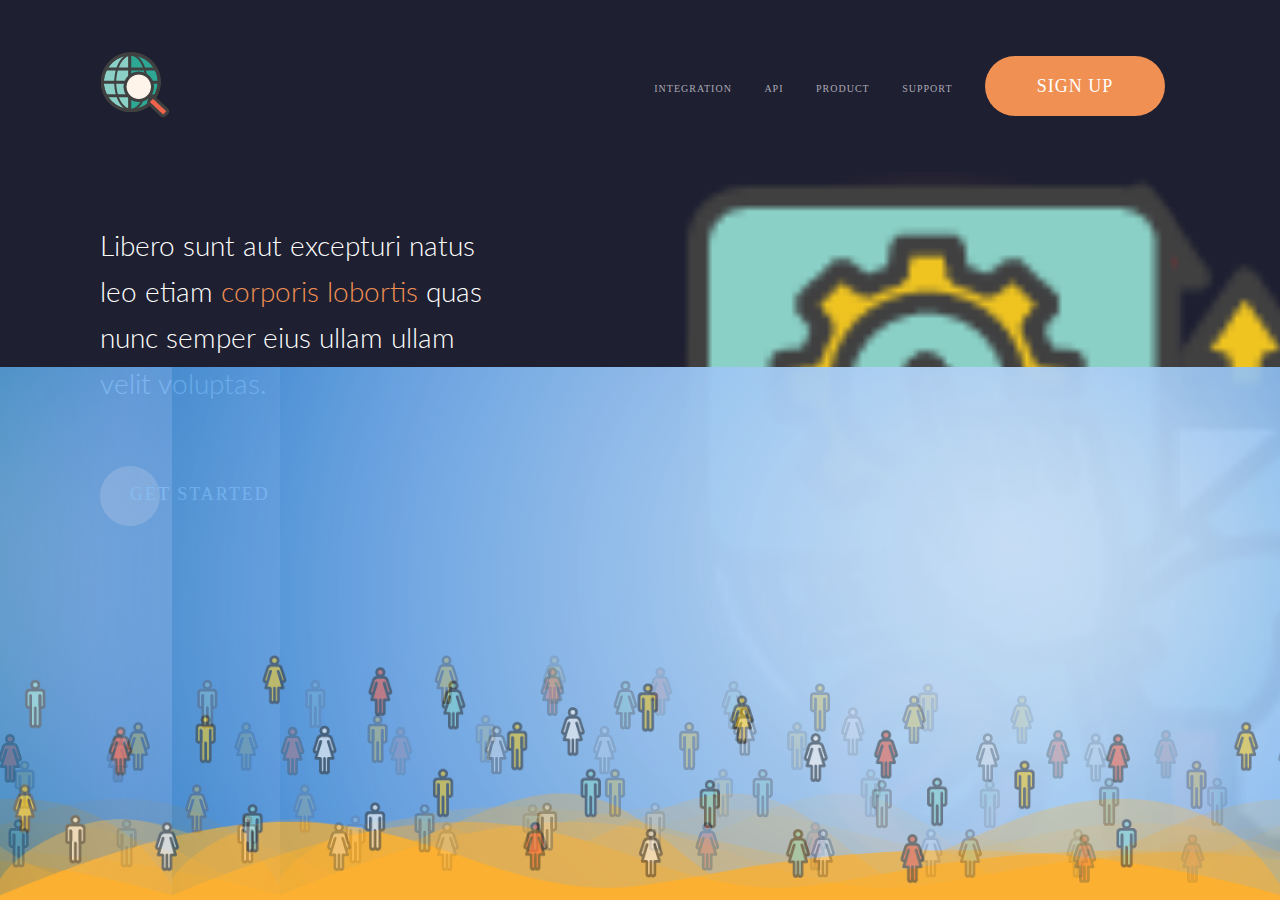
==== landing-page.html @ b33b8df9 "added basics elements" ====
<!DOCTYPE html>
<html lang="en">
<head>
  <meta charset="UTF-8">
  <meta http-equiv="X-UA-Compatible" content="IE=edge">
  <meta name="viewport" content="width=device-width, initial-scale=1.0">
  <link rel="stylesheet" href="./assets/base/reset.css">
  <link rel="stylesheet" href="./assets/base/style.css">
  <link rel="stylesheet" href="./assets/components/landing-page.css">
  <link rel="preconnect" href="https://fonts.googleapis.com">
  <link rel="preconnect" href="https://fonts.gstatic.com" crossorigin>
  <link href="https://fonts.googleapis.com/css2?family=Lato:wght@300&family=Roboto:wght@100;300;400;500;700;900&display=swap" rel="stylesheet">
  
  <!-- teste -->
  <style>
    *{
        margin: 0;
        outline: none;
        box-sizing: border-box;
    }        
    body{
        font-family: Space Grotesk;
        background-color: #1E1F31;
        overflow-x: hidden;
    }
   
    .wrapper{
        position: relative;
        height: 100vh;
        overflow: hidden;
    }
    header{
        padding: 50px 100px;
        display: flex;
        align-items: center;
        justify-content: space-between;
    }
    header ul li{
        list-style: none;
        display: inline-block;
        margin: 0 15px;
    }
    header ul li a{
        color: #aba9b4;
        text-transform: uppercase;
        text-decoration: none;
        letter-spacing: 1px;
        transition: all ease 0.5s;
    }
    header ul li a:hover{
        color: #f09053;
    }
    header ul li a.btn{
        display: inline-block;
        width: 180px;
        height: 60px;
        line-height: 60px;
        background-color: #f09053;
        color: #fff;
        text-align: center;
        font-size: 18px;
        border-radius: 50px;
        transition: all ease 0.5s;
    }
    header ul li a.btn:hover{
        background-color: #615c59;
    }

    .content{
        display: flex;
        flex-wrap: wrap;
        justify-content: space-between;
        padding: 50px 100px 0;
    }
    .text{
        width: 50%;
        padding-right: 150px;
    }
    .text p{
        font-size: 28px;
        line-height: 46px;
        color: #fff;
    }
    .text p span{
        color: #f09053;
    }
    .text a{
        position: relative;
        display: inline-block;
        font-size: 18px;
        text-transform: uppercase;
        color: #fff;
        text-decoration: none;
        padding: 18px 30px;
        letter-spacing: 2px;
        font-weight: 500;
        margin-top: 60px;
    }
    .text a:before{
        content: '';
        position: absolute;
        top: 0;
        left: 0;
        width: 60px;
        height: 60px;
        border-radius: 50px;
        background-color: #f09053;
        z-index: -1;
        transition: all ease 0.5s;
    }
    .text a:hover:before{
        width: 100%;
    }

    .img{
        position: relative;
        width: 500px;
        height: 500px;
        background: radial-gradient(520px, #f08f538c, transparent 50%);
        margin-top: -50px;
    }
    .email-icon{
        position: absolute;
        top: 50%;
        left: 50%;
        transform: translate(-50%, -50%);
    }
    .social-icons{
        height: 100%;
        animation: rotation 60s linear infinite;
    }
    @keyframes rotation {
        100%{
            transform: rotate(360deg);
        }
    }
    .social-icons img{
        position: absolute;
    }
    .social-icons img:nth-child(1){
        top: 0;
        left: 42%;
    }
    .social-icons img:nth-child(2){
        top: 25%;
        right: 0;
    }
    .social-icons img:nth-child(3){
        top: 70%;
        left: 70%;
    }
    .social-icons img:nth-child(4){
        top: 25%;
        left: 0;
    }
    .social-icons img:nth-child(5){
        top: 70%;
        left: 10%;
    }


    .wave{
        position: absolute;
        bottom: 0;
        left: 0;
        width: 100%;
        line-height: 0;
    }
    .wave:before{
        content: '';
        position: absolute;
        bottom: 0;
        left: 0;
        width: 100%;
        height: 100%;
        background: url(Images/banner-module12.svg) repeat-x;
        background-size: cover;
        background-position: -1000px 0;
        opacity: .2;
        animation: waveOne 60s linear infinite; 
    }
    @keyframes waveOne {
        50%{
            background-position: 0 0;
        }
    }
    .wave:after{
        content: '';
        position: absolute;
        bottom: 0;
        left: 0;
        width: 100%;
        height: 100%;
        background: url(Images/banner-module12.svg) repeat-x;
        background-size: cover;
        background-position: 2732px 0;
        opacity: .3;
        animation: waveOne 120s linear infinite; 
    }


    /*SUBMENU*/
    ul ul{
        max-width: 250px;
        position: absolute;
        padding: 10px 0;
        opacity: 0;
        z-index: -9999;
        transition: all ease 0.5s;
    }
    ul li:hover ul{
        opacity: 1;
        z-index: 9;
        padding: 30px 0;
    }
    ul ul li{
        margin: 0;
        width: 100%;
    }
    ul ul li a{
        width: 100%;
        display: inline-block;
        padding: 20px;
        background-color: #383a58;
        color: #fff;
    }
    ul ul li:first-child a{
        border-top-left-radius: 10px;
        border-top-right-radius: 10px;
    }
    ul ul li:last-child a{
        border-bottom-left-radius: 10px;
        border-bottom-right-radius: 10px;
    }
    ul ul li a:hover{
        background-color: #f09053;
        color: #fff;
    }
</style>

  <title>Landing Page</title>

<!-- teste -->

<div class="wrapper">
  <header>
      <div class="logo">
          <img src="./Images/8.png" alt="">
      </div>
      <nav>
          <ul>
              <li><a href="#">Integration</a>
                  <ul>
                      <li><a href="#">Java</a></li>
                      <li><a href="#">PHP</a></li>
                      <li><a href="#">Ruby</a></li>
                      <li><a href="#">Python</a></li>
                  </ul>
              </li>
              <li><a href="#">API</a></li>
              <li><a href="#">Product</a></li>
              <li><a href="#">Support</a></li>
              <li><a class="btn" href="#">Sign Up</a></li>
          </ul>
      </nav>
  </header>

  <div class="content">
      <div class="text">
          <p>Libero sunt aut excepturi natus leo etiam <span>corporis lobortis</span> quas nunc semper eius ullam ullam velit voluptas.</p>
          <a href="#" class="btn">Get Started</a>
      </div>
      <div class="img">
          <div class="social-icons">
              <img src="./Images/1.png" alt="">
              <img src="./Images/2.png" alt="">
              <img src="./Images/3.png" alt="">
              <img src="./Images/4.png" alt="">
              <img src="./Images/5.png" alt="">
          </div>
          <img class="email-icon" src="./Images/7.png" alt="">
      </div>
  </div>

<div class="wave">
  <img src="./Images/landing-page-banner.png" alt="">
</div>

</div>


<!-- </head>
<body>
  <header>
    <div class="landing-page-banner">
      
    </div>
  </header>
  <section>
    <div class="landing-page-text-container">
      <div class="landing-page-text">
        <p>Lorem ipsum dolor sit, amet consectetur adipisicing elit. Distinctio nisi aliquam a modi eaque molestias illum at corporis nulla mollitia ea totam quibusdam tempora praesentium, veniam, tempore quas nam natus!</p>
        <br>
        <p>Lorem ipsum dolor sit amet, consectetur adipisicing elit. Quasi cumque nisi et, suscipit totam earum tempora id. Officia architecto repellat, sit accusantium nulla placeat odio odit. Aperiam ratione quos inventore.</p>
        <br>
        <p>Lorem ipsum dolor sit amet consectetur adipisicing elit. Blanditiis velit perferendis corrupti minus deleniti error sit? Delectus id, perferendis incidunt, saepe amet officiis, voluptatem asperiores harum dolorum quibusdam quo minima.</p>
      </div>
    </div>
  </section>
  <section>
    <div class="landing-page-form-container">
      <div id="form" class="form-container">
        <iframe src="https://www.cognitoforms.com/f/Z3QQxPUTc0atxtg_N-JPVg/1" style="border:0;width:100%;" height="521"></iframe>
        <script src="https://www.cognitoforms.com/f/iframe.js"></script>
      </div>
    </div> -->
  </section>
</body>
</html>
---- assets/base/style.css ----
@import url(_variables.css);

html {
  font-size: 62.5%;
}

* {
  box-sizing: border-box;
}

body {
  height: 100vh;
  font-family: var(--familia);
  color: var(--azul);
}

p {
  font-family: var(--familia-texto);
  font-size: var(--tamanho-corpo);
  line-height: 1.2;
  font-weight: 300;
}

img {
  width: 100%;
}

.header-container {
  display: flex;
  flex-direction: column;
  margin-bottom: 2rem;
  background-color: var(--amarelo);
}

.nav-container {
  display: flex;
  flex-flow: column;
  flex-direction: column;
  margin-bottom: 2rem;
}

.link-botao {
  text-decoration: none;
  font-size: var(--tamanho-botao);
  background-color: var(--amarelo);
  color: var(--branco);
  margin: 1rem auto;
  padding: 1rem 0;
  min-width: 200px;
  text-align: center;
}

.article-container {
  margin: 1rem 10%;
}

.title-container {
  margin: 3rem 0;
}

.title {
  color: var(--amarelo);
  font-size: var(--tamanho-titulo);
  text-align: center;
  margin: 3rem 0;
}

.subtitle {
  font-size: var(--tamanho-subtitulo);
  margin-bottom: 1.5rem;
}

.text-container {
  margin-bottom: 3rem;
}

.card {
  border: 15px solid var(--amarelo-claro);
  margin: 2rem 0;
}

.card-content {
  display: flex;
  flex-direction: column;
  align-items: center;
  padding: 1rem 3rem 3rem 3rem;
}

.logo {
  max-width: 77px;
  max-height: 77px;
}

.form-container {
  margin: 2rem 20%;
}

.footer-text {
  font-size: var(--tamanho-footer);
}

.footer-container {
  display: flex;
  flex-direction: column;
  justify-content: center;
  margin: 1rem auto;
  color: var(--branco);
  background-color: var(--azul);
  padding: 6rem 0;
  text-align: center;
}

@media (min-width: 768px) {
  .nav-container {
    display: flex;
    flex-flow: wrap;
    flex-direction: row;
    justify-content: space-around;
    margin-bottom: 2rem;
  }

  .article-container {
    margin: 1rem 1.5rem;
  }

  .text-container {
    margin: 3rem 10%;
  }
  .card {
    border: 15px solid var(--amarelo-claro);
    margin: 1rem 0;
    min-height: 650px;
    max-width: 360px;
  }
  .cards-container {
    display: flex;
    flex-wrap: wrap;
    justify-content: space-around;
  }
  .form-container {
    margin: 2rem 20%;
    max-width: 400px;
    margin: 0 auto;
  }
  .nav-container {
    margin: 0 auto;
    max-width: 700px;
  }

  .text-container {
    margin: 0 auto;
    max-width: 700px;
  }

  .cards-container {
    display: flex;
    flex-wrap: wrap;
    justify-content:space-evenly;
    max-width: 1200px;
    margin: 0 auto;;
  }
}

@media (min-width: 769px) {
  p {
    font-size: var(--tamanho-desktop);
  }
  header, section {
    margin: 0 auto;
    max-width: 1400px;
  }

  .nav-container {
    margin: 0 auto;
    max-width: 1000px;
  }

  .text-container {
    margin: 4rem auto;
    max-width: 800px;
  }

  .cards-container {
    display: flex;
    flex-wrap: wrap;
    justify-content:space-evenly;
    max-width: 1200px;
    margin: 0 auto;;
  }

  .form-container {
    margin: 2rem 20%;
    max-width: 500px;
    margin: 0 auto;
  }
  .card {
    min-height: 800px;
  }
}
---- assets/components/landing-page.css ----
.landing-page-banner {
  min-height: 60vh;
  min-width: 100vw;
  background-color: var(--amarelo);
  background-image: url("/Images/landing-page-banner.png");
  background-repeat: no-repeat;
}

.landing-page-text-container {
  min-height: 50rem;
  background-color: var(--amarelo);
  padding: 2rem 0;
}

.landing-page-text {
  background-color: var(--branco);
  margin: 0 25%;
  padding: 3rem;
}

.landing-page-form-container {
  
  background-color: var(--amarelo);
}
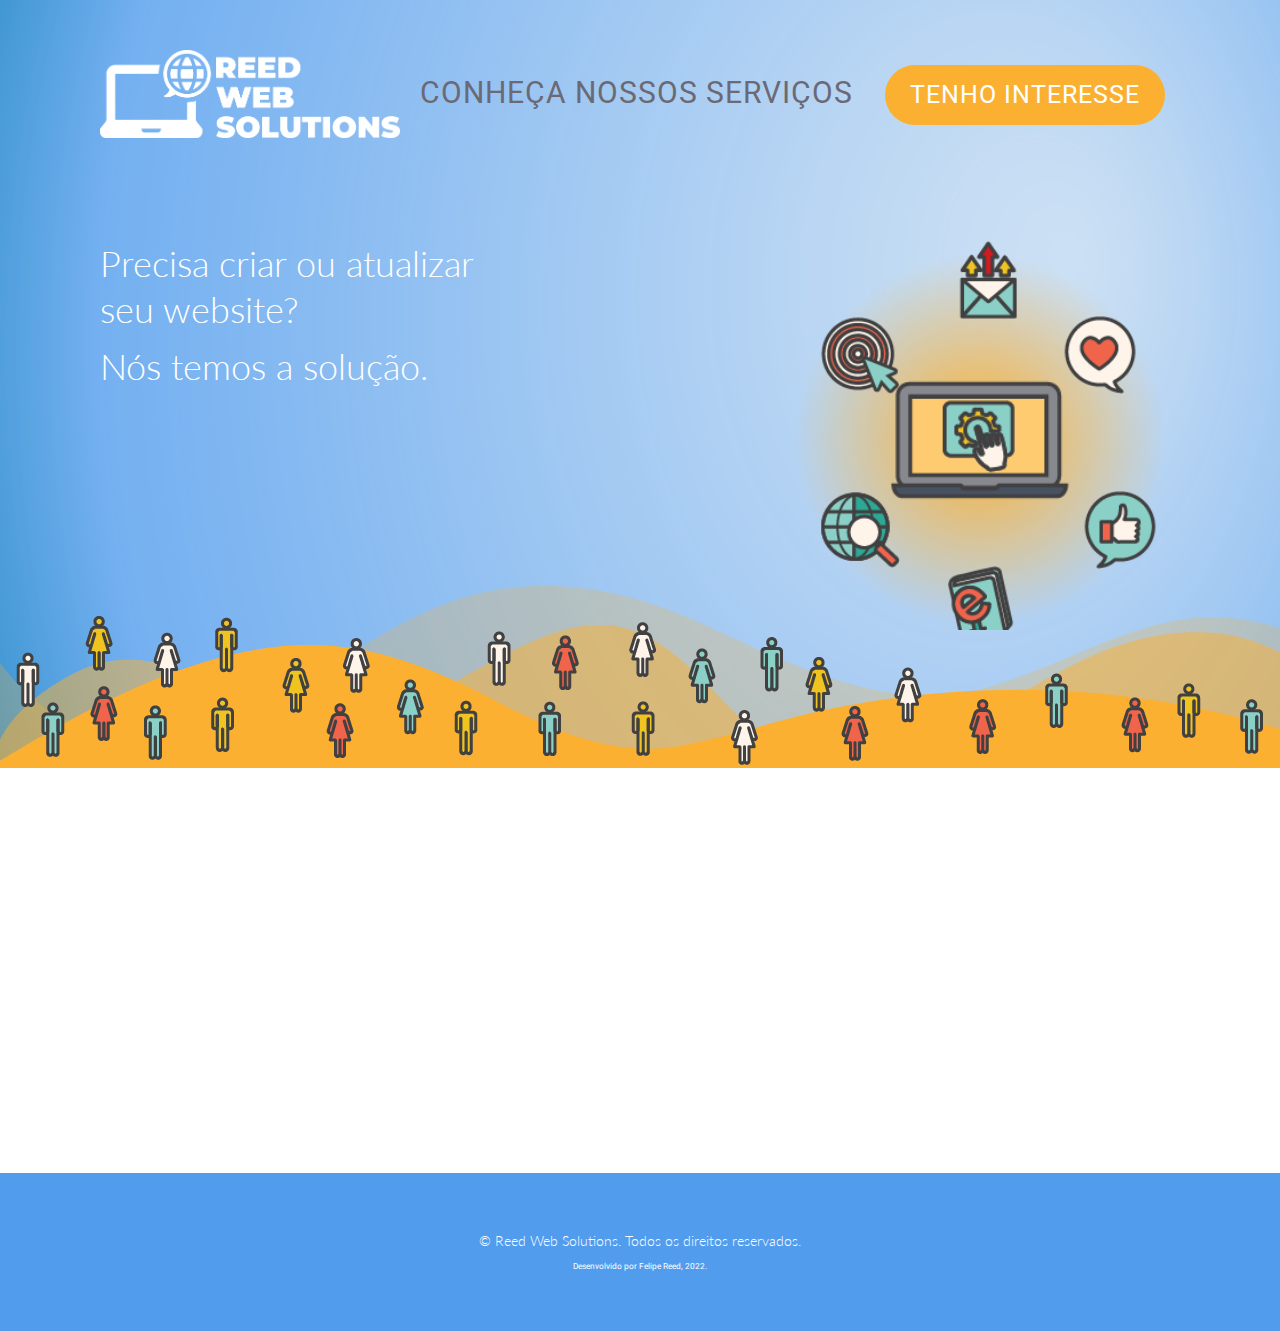
==== commit 4523658a: "style adjustments" ====
--- a/landing-page.html
+++ b/landing-page.html
@@ -1,319 +1,63 @@
 <!DOCTYPE html>
-<html lang="en">
-<head>
-  <meta charset="UTF-8">
-  <meta http-equiv="X-UA-Compatible" content="IE=edge">
-  <meta name="viewport" content="width=device-width, initial-scale=1.0">
-  <link rel="stylesheet" href="./assets/base/reset.css">
-  <link rel="stylesheet" href="./assets/base/style.css">
-  <link rel="stylesheet" href="./assets/components/landing-page.css">
-  <link rel="preconnect" href="https://fonts.googleapis.com">
-  <link rel="preconnect" href="https://fonts.gstatic.com" crossorigin>
-  <link href="https://fonts.googleapis.com/css2?family=Lato:wght@300&family=Roboto:wght@100;300;400;500;700;900&display=swap" rel="stylesheet">
-  
-  <!-- teste -->
-  <style>
-    *{
-        margin: 0;
-        outline: none;
-        box-sizing: border-box;
-    }        
-    body{
-        font-family: Space Grotesk;
-        background-color: #1E1F31;
-        overflow-x: hidden;
-    }
-   
-    .wrapper{
-        position: relative;
-        height: 100vh;
-        overflow: hidden;
-    }
-    header{
-        padding: 50px 100px;
-        display: flex;
-        align-items: center;
-        justify-content: space-between;
-    }
-    header ul li{
-        list-style: none;
-        display: inline-block;
-        margin: 0 15px;
-    }
-    header ul li a{
-        color: #aba9b4;
-        text-transform: uppercase;
-        text-decoration: none;
-        letter-spacing: 1px;
-        transition: all ease 0.5s;
-    }
-    header ul li a:hover{
-        color: #f09053;
-    }
-    header ul li a.btn{
-        display: inline-block;
-        width: 180px;
-        height: 60px;
-        line-height: 60px;
-        background-color: #f09053;
-        color: #fff;
-        text-align: center;
-        font-size: 18px;
-        border-radius: 50px;
-        transition: all ease 0.5s;
-    }
-    header ul li a.btn:hover{
-        background-color: #615c59;
-    }
-
-    .content{
-        display: flex;
-        flex-wrap: wrap;
-        justify-content: space-between;
-        padding: 50px 100px 0;
-    }
-    .text{
-        width: 50%;
-        padding-right: 150px;
-    }
-    .text p{
-        font-size: 28px;
-        line-height: 46px;
-        color: #fff;
-    }
-    .text p span{
-        color: #f09053;
-    }
-    .text a{
-        position: relative;
-        display: inline-block;
-        font-size: 18px;
-        text-transform: uppercase;
-        color: #fff;
-        text-decoration: none;
-        padding: 18px 30px;
-        letter-spacing: 2px;
-        font-weight: 500;
-        margin-top: 60px;
-    }
-    .text a:before{
-        content: '';
-        position: absolute;
-        top: 0;
-        left: 0;
-        width: 60px;
-        height: 60px;
-        border-radius: 50px;
-        background-color: #f09053;
-        z-index: -1;
-        transition: all ease 0.5s;
-    }
-    .text a:hover:before{
-        width: 100%;
-    }
-
-    .img{
-        position: relative;
-        width: 500px;
-        height: 500px;
-        background: radial-gradient(520px, #f08f538c, transparent 50%);
-        margin-top: -50px;
-    }
-    .email-icon{
-        position: absolute;
-        top: 50%;
-        left: 50%;
-        transform: translate(-50%, -50%);
-    }
-    .social-icons{
-        height: 100%;
-        animation: rotation 60s linear infinite;
-    }
-    @keyframes rotation {
-        100%{
-            transform: rotate(360deg);
-        }
-    }
-    .social-icons img{
-        position: absolute;
-    }
-    .social-icons img:nth-child(1){
-        top: 0;
-        left: 42%;
-    }
-    .social-icons img:nth-child(2){
-        top: 25%;
-        right: 0;
-    }
-    .social-icons img:nth-child(3){
-        top: 70%;
-        left: 70%;
-    }
-    .social-icons img:nth-child(4){
-        top: 25%;
-        left: 0;
-    }
-    .social-icons img:nth-child(5){
-        top: 70%;
-        left: 10%;
-    }
-
-
-    .wave{
-        position: absolute;
-        bottom: 0;
-        left: 0;
-        width: 100%;
-        line-height: 0;
-    }
-    .wave:before{
-        content: '';
-        position: absolute;
-        bottom: 0;
-        left: 0;
-        width: 100%;
-        height: 100%;
-        background: url(Images/banner-module12.svg) repeat-x;
-        background-size: cover;
-        background-position: -1000px 0;
-        opacity: .2;
-        animation: waveOne 60s linear infinite; 
-    }
-    @keyframes waveOne {
-        50%{
-            background-position: 0 0;
-        }
-    }
-    .wave:after{
-        content: '';
-        position: absolute;
-        bottom: 0;
-        left: 0;
-        width: 100%;
-        height: 100%;
-        background: url(Images/banner-module12.svg) repeat-x;
-        background-size: cover;
-        background-position: 2732px 0;
-        opacity: .3;
-        animation: waveOne 120s linear infinite; 
-    }
-
-
-    /*SUBMENU*/
-    ul ul{
-        max-width: 250px;
-        position: absolute;
-        padding: 10px 0;
-        opacity: 0;
-        z-index: -9999;
-        transition: all ease 0.5s;
-    }
-    ul li:hover ul{
-        opacity: 1;
-        z-index: 9;
-        padding: 30px 0;
-    }
-    ul ul li{
-        margin: 0;
-        width: 100%;
-    }
-    ul ul li a{
-        width: 100%;
-        display: inline-block;
-        padding: 20px;
-        background-color: #383a58;
-        color: #fff;
-    }
-    ul ul li:first-child a{
-        border-top-left-radius: 10px;
-        border-top-right-radius: 10px;
-    }
-    ul ul li:last-child a{
-        border-bottom-left-radius: 10px;
-        border-bottom-right-radius: 10px;
-    }
-    ul ul li a:hover{
-        background-color: #f09053;
-        color: #fff;
-    }
-</style>
-
-  <title>Landing Page</title>
-
-<!-- teste -->
-
-<div class="wrapper">
-  <header>
-      <div class="logo">
-          <img src="./Images/8.png" alt="">
-      </div>
-      <nav>
+<html lang="pt-br">
+  <head>
+    <meta charset="UTF-8">
+    <meta http-equiv="X-UA-Compatible" content="IE=edge">
+    <meta name="viewport" content="width=device-width, initial-scale=1.0">
+    <link rel="stylesheet" href="./assets/base/reset.css">
+    <link rel="stylesheet" href="./assets/base/style.css">
+    <link rel="stylesheet" href="./assets/components/landing-page.css">
+    <link rel="preconnect" href="https://fonts.googleapis.com">
+    <link rel="preconnect" href="https://fonts.gstatic.com" crossorigin>
+    <link href="https://fonts.googleapis.com/css2?family=Lato:wght@300&family=Roboto:wght@100;300;400;500;700;900&display=swap" rel="stylesheet">
+    <title>Landing Page</title>
+  </head>
+  <body>
+    <div class="wrapper">
+      <header>
+        <div class="landing-logo">
+          <img class="landing-page-logo" src="./Images/landing-page-images/reed-logo.png" alt="Reed Logo">
+        </div>
+        <nav>
           <ul>
-              <li><a href="#">Integration</a>
-                  <ul>
-                      <li><a href="#">Java</a></li>
-                      <li><a href="#">PHP</a></li>
-                      <li><a href="#">Ruby</a></li>
-                      <li><a href="#">Python</a></li>
-                  </ul>
-              </li>
-              <li><a href="#">API</a></li>
-              <li><a href="#">Product</a></li>
-              <li><a href="#">Support</a></li>
-              <li><a class="btn" href="#">Sign Up</a></li>
+            <li><a href="./index.html">Conheça Nossos Serviços</a></li>
+            <li><a class="btn" href="#form">Tenho interesse</a></li>
           </ul>
-      </nav>
-  </header>
-
-  <div class="content">
-      <div class="text">
-          <p>Libero sunt aut excepturi natus leo etiam <span>corporis lobortis</span> quas nunc semper eius ullam ullam velit voluptas.</p>
-          <a href="#" class="btn">Get Started</a>
-      </div>
-      <div class="img">
+        </nav>
+      </header>
+      <div class="content">
+        <div class="text">
+          <p>Precisa criar ou atualizar seu website?</p>
+          <br>
+          <p>Nós temos a solução.</p>
+        </div>
+        <div class="img">
           <div class="social-icons">
-              <img src="./Images/1.png" alt="">
-              <img src="./Images/2.png" alt="">
-              <img src="./Images/3.png" alt="">
-              <img src="./Images/4.png" alt="">
-              <img src="./Images/5.png" alt="">
+            <img src="./Images/landing-page-images/1.png" alt="">
+            <img src="./Images/landing-page-images/2.png" alt="">
+            <img src="./Images/landing-page-images/3.png" alt="">
+            <img src="./Images/landing-page-images/4.png" alt="">
+            <img src="./Images/landing-page-images/5.png" alt="">
+            <img src="./Images/landing-page-images/8.png" alt="">
           </div>
-          <img class="email-icon" src="./Images/7.png" alt="">
-      </div>
-  </div>
-
-<div class="wave">
-  <img src="./Images/landing-page-banner.png" alt="">
-</div>
-
-</div>
-
-
-<!-- </head>
-<body>
-  <header>
-    <div class="landing-page-banner">
-      
-    </div>
-  </header>
-  <section>
-    <div class="landing-page-text-container">
-      <div class="landing-page-text">
-        <p>Lorem ipsum dolor sit, amet consectetur adipisicing elit. Distinctio nisi aliquam a modi eaque molestias illum at corporis nulla mollitia ea totam quibusdam tempora praesentium, veniam, tempore quas nam natus!</p>
-        <br>
-        <p>Lorem ipsum dolor sit amet, consectetur adipisicing elit. Quasi cumque nisi et, suscipit totam earum tempora id. Officia architecto repellat, sit accusantium nulla placeat odio odit. Aperiam ratione quos inventore.</p>
-        <br>
-        <p>Lorem ipsum dolor sit amet consectetur adipisicing elit. Blanditiis velit perferendis corrupti minus deleniti error sit? Delectus id, perferendis incidunt, saepe amet officiis, voluptatem asperiores harum dolorum quibusdam quo minima.</p>
+          <img class="email-icon" src="./Images/landing-page-images/tela.png" alt="">
+        </div>
       </div>
     </div>
-  </section>
-  <section>
-    <div class="landing-page-form-container">
-      <div id="form" class="form-container">
-        <iframe src="https://www.cognitoforms.com/f/Z3QQxPUTc0atxtg_N-JPVg/1" style="border:0;width:100%;" height="521"></iframe>
-        <script src="https://www.cognitoforms.com/f/iframe.js"></script>
+  </article>
+  <div class="article-container">
+    <div id="form" class="form-container">
+      <iframe src="https://www.cognitoforms.com/f/Z3QQxPUTc0atxtg_N-JPVg/1" style="border:0;width:100%;" height="521"></iframe>
+      <script src="https://www.cognitoforms.com/f/iframe.js"></script>
+    </div>
+  </div>
+  <article>
+    <footer>
+      <div class="footer-container">
+        <p class="footer-text">&copy Reed Web Solutions. Todos os direitos reservados.</p>
+        <br>
+        <small>Desenvolvido por Felipe Reed, 2022.</small>
       </div>
-    </div> -->
-  </section>
-</body>
+    </footer>
+  </body>
 </html>--- a/assets/components/landing-page.css
+++ b/assets/components/landing-page.css
@@ -1,24 +1,156 @@
-.landing-page-banner {
-  min-height: 60vh;
-  min-width: 100vw;
-  background-color: var(--amarelo);
-  background-image: url("/Images/landing-page-banner.png");
+*{
+  margin: 0;
+  outline: none;
+  box-sizing: border-box;
+}        
+body{
+  font-family: 'Roboto', sans-serif;
+  background-image: url(/Images/landing-page-images/background.png);
   background-repeat: no-repeat;
+  overflow-x: hidden;
 }
 
-.landing-page-text-container {
-  min-height: 50rem;
+.wrapper{
+  position: relative;
+  height: 70vh;
+  overflow: hidden;
+}
+header{
+  padding: 50px 100px;
+  display: flex;
+  align-items: center;
+  justify-content: space-between;
+}
+header ul li{
+  list-style: none;
+  display: inline-block;
+  margin: 0 15px;
+}
+header ul li a{
+  color: var(--cinza);
+  font-size: var(--tamanho-titulo);
+  text-transform: uppercase;
+  text-decoration: none;
+  letter-spacing: 1px;
+  transition: all ease 0.5s;
+}
+header ul li a:hover{
+  color: #FBB031;
+}
+header ul li a.btn{
+  display: inline-block;
+  width: 280px;
+  height: 60px;
+  line-height: 60px;
   background-color: var(--amarelo);
-  padding: 2rem 0;
+  color: var(--branco);
+  text-align: center;
+  font-size: var(--tamanho-botao);
+  border-radius: 50px;
+  transition: all ease 0.5s;
+}
+header ul li a.btn:hover{
+  background-color: #615c59;
 }
 
-.landing-page-text {
-  background-color: var(--branco);
-  margin: 0 25%;
-  padding: 3rem;
+.content{
+  display: flex;
+  flex-wrap: wrap;
+  justify-content: space-between;
+  padding: 50px 100px 0;
+}
+.text{
+  width: 50%;
+  padding-right: 150px;
+}
+.text p{
+  font-size: 36px;
+  line-height: 46px;
+  color: #fff;
+}
+.text p span{
+  color: #f09053;
+}
+.text a{
+  position: relative;
+  display: inline-block;
+  font-size: 18px;
+  text-transform: uppercase;
+  color: #fff;
+  text-decoration: none;
+  padding: 18px 30px;
+  letter-spacing: 2px;
+  font-weight: 500;
+  margin-top: 60px;
+}
+.text a:before{
+  content: '';
+  position: absolute;
+  top: 0;
+  left: 0;
+  width: 60px;
+  height: 60px;
+  border-radius: 50px;
+  background-color: #FBB031;
+  z-index: -1;
+  transition: all ease 0.5s;
+}
+.text a:hover:before{
+  width: 100%;
 }
 
-.landing-page-form-container {
-  
-  background-color: var(--amarelo);
+.img{
+  position: relative;
+  width: 400px;
+  height: 500px;
+  background: radial-gradient(620px, #FBB031, transparent 30%);
+  margin-top: -50px;
+}
+.email-icon{
+  position: absolute;
+  top: 50%;
+  left: 50%;
+  transform: translate(-50%, -50%);
+  max-width: 180px;
+}
+.social-icons{
+  height: 100%;
+  animation: rotation 30s linear infinite;
+}
+@keyframes rotation {
+  100%{
+      transform: rotate(360deg);
+  }
+}
+.social-icons img{
+  position: absolute;
+  max-width: 80px;
+}
+.social-icons img:nth-child(1){
+  top: 10%;
+  left: 42%;
+}
+.social-icons img:nth-child(2){
+  top: 25%;
+  right: 10%;
+}
+.social-icons img:nth-child(3){
+  top: 60%;
+  left: 75%;
+}
+.social-icons img:nth-child(4){
+  top: 25%;
+  right: 70%;
+}
+.social-icons img:nth-child(5){
+  top: 75%;
+  right: 40%;
+}
+.social-icons img:nth-child(6) {
+  top: 60% ;
+  right: 70%;
+}
+
+.landing-page-logo {
+  max-width: 300px;
 }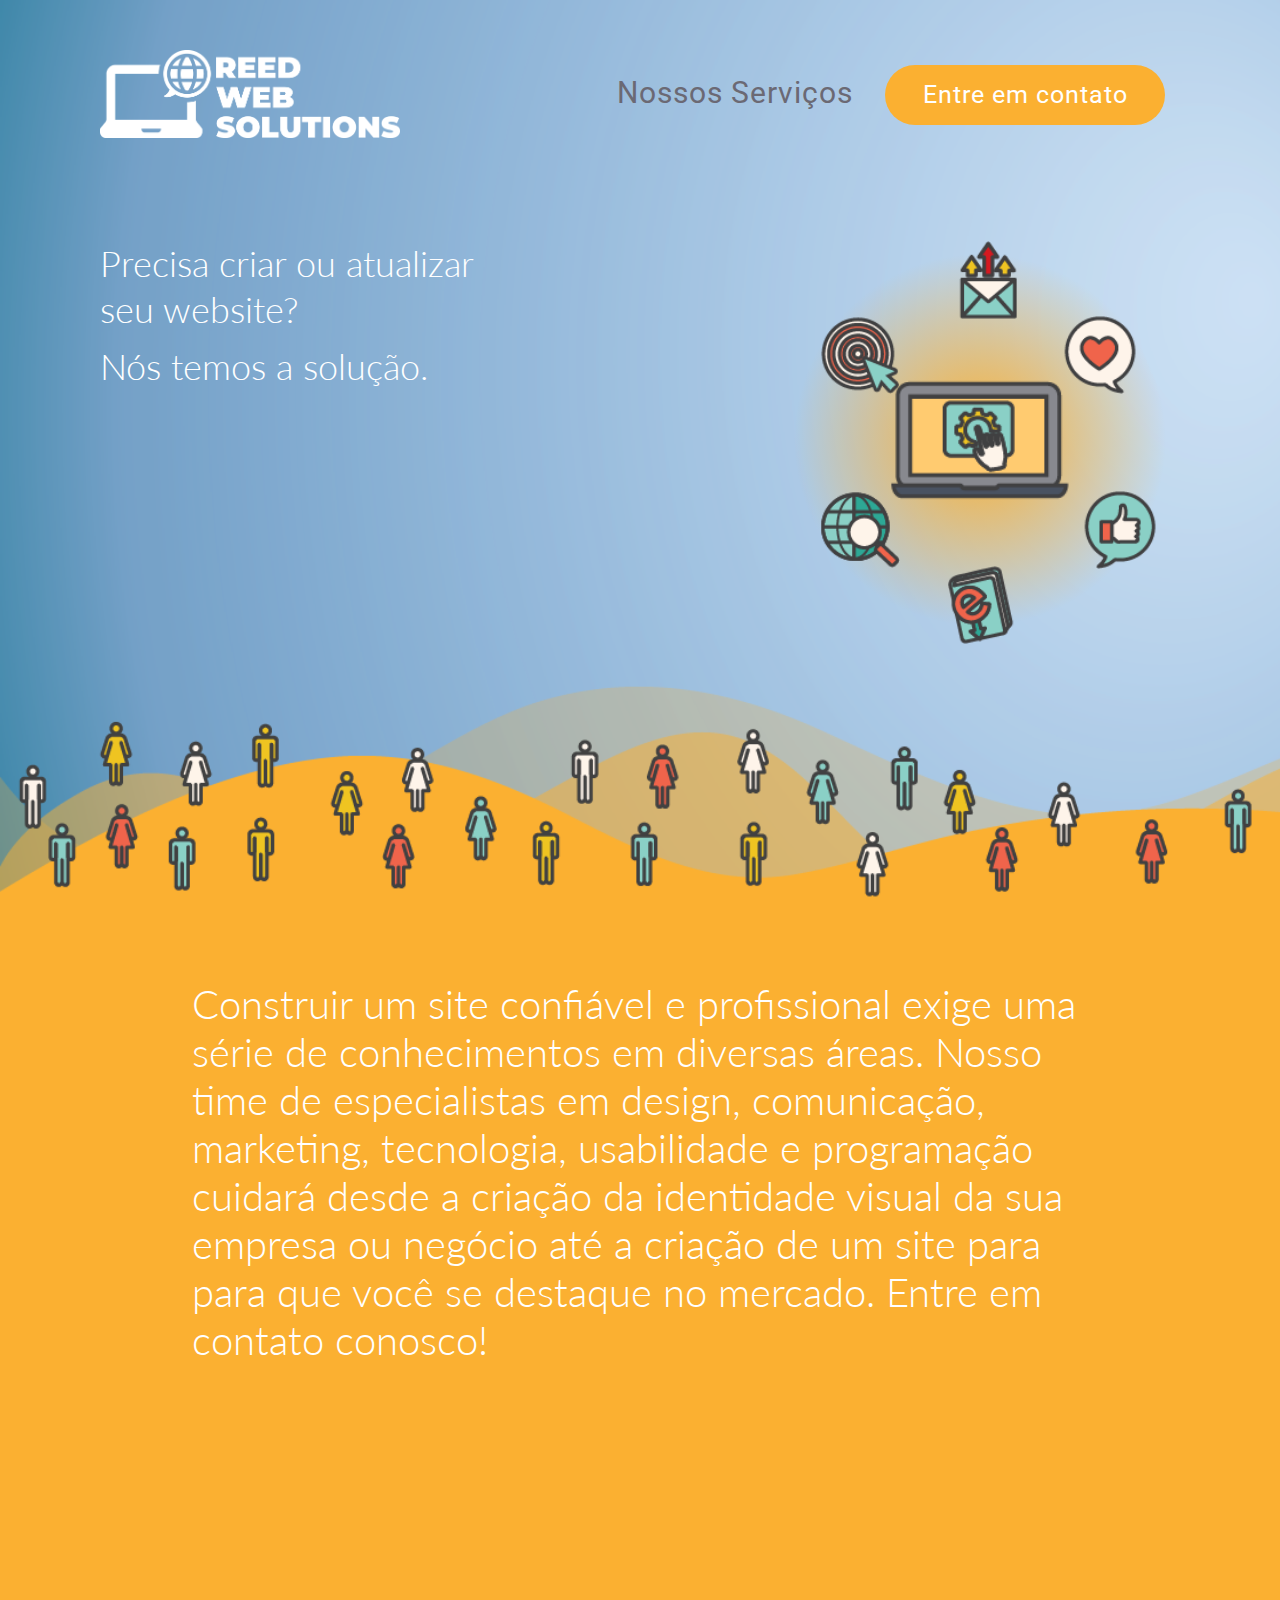
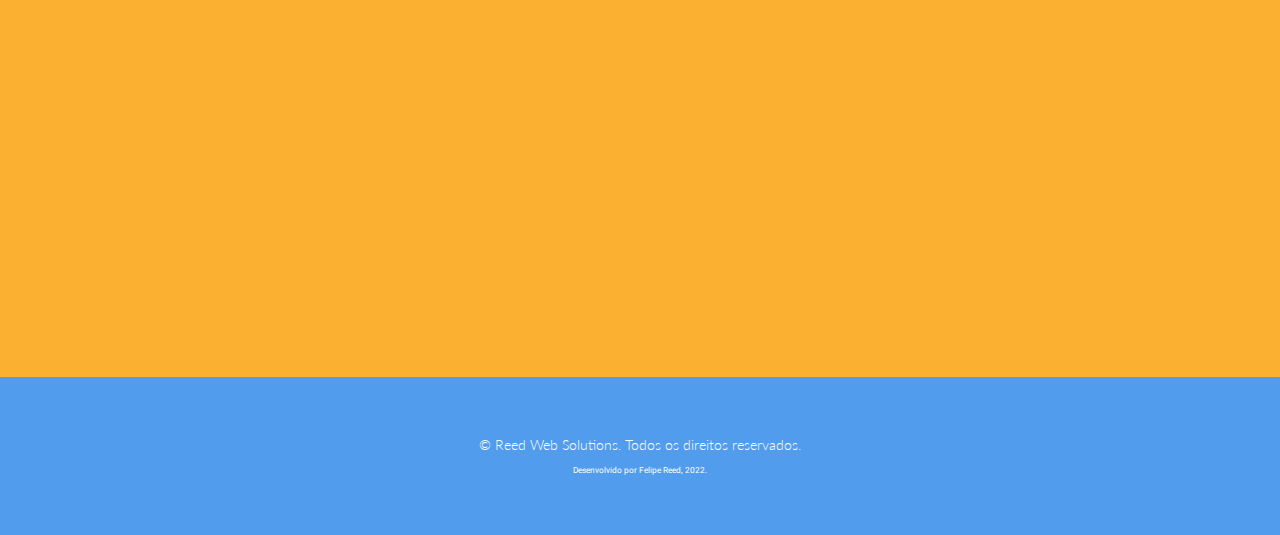
==== commit e466c021: "fixed the style on landing page" ====
--- a/landing-page.html
+++ b/landing-page.html
@@ -12,7 +12,7 @@
     <link href="https://fonts.googleapis.com/css2?family=Lato:wght@300&family=Roboto:wght@100;300;400;500;700;900&display=swap" rel="stylesheet">
     <title>Landing Page</title>
   </head>
-  <body>
+  <body class="landing-page-body">
     <div class="wrapper">
       <header>
         <div class="landing-logo">
@@ -20,8 +20,8 @@
         </div>
         <nav>
           <ul>
-            <li><a href="./index.html">Conheça Nossos Serviços</a></li>
-            <li><a class="btn" href="#form">Tenho interesse</a></li>
+            <li><a href="./index.html">Nossos Serviços</a></li>
+            <li><a class="btn" href="#form">Entre em contato</a></li>
           </ul>
         </nav>
       </header>
@@ -45,6 +45,9 @@
       </div>
     </div>
   </article>
+  <div>
+<p class="landing-page-text">Construir um site confiável e profissional exige uma série de conhecimentos em diversas áreas. Nosso time de especialistas em design, comunicação, marketing, tecnologia, usabilidade e programação cuidará desde a criação da identidade visual da sua empresa ou negócio até a criação de um site para para que você se destaque no mercado. Entre em contato conosco!</p>
+  </div>
   <div class="article-container">
     <div id="form" class="form-container">
       <iframe src="https://www.cognitoforms.com/f/Z3QQxPUTc0atxtg_N-JPVg/1" style="border:0;width:100%;" height="521"></iframe>
--- a/assets/base/style.css
+++ b/assets/base/style.css
@@ -23,6 +23,21 @@
 
 img {
   width: 100%;
+}
+
+a.btn {
+  display: inline-block;
+  text-decoration: none;
+  width: 280px;
+  height: 60px;
+  line-height: 60px;
+  background-color: var(--amarelo);
+  color: var(--branco);
+  text-align: center;
+  font-size: var(--tamanho-botao);
+  border-radius: 50px;
+  transition: all ease 0.5s;
+  box-shadow: ;
 }
 
 .header-container {
--- a/assets/components/landing-page.css
+++ b/assets/components/landing-page.css
@@ -5,15 +5,30 @@
 }        
 body{
   font-family: 'Roboto', sans-serif;
-  background-image: url(/Images/landing-page-images/background.png);
-  background-repeat: no-repeat;
-  overflow-x: hidden;
+}
+
+.landing-page-body {
+  background-color: var(--amarelo);
+}
+
+.landing-page-text {
+  color: var(--branco);
+  font-size: var(--tamanho-destaque);
+  margin: 2em auto;
+  line-height: 1.2;
+  width: 70%;
 }
 
 .wrapper{
   position: relative;
-  height: 70vh;
-  overflow: hidden;
+  height: 100vh;
+  overflow: visible;
+  background-image: url(/Images/landing-page-images/background.png);
+  background-repeat: no-repeat;
+  background-size: cover;
+  background-attachment:initial;
+  
+
 }
 header{
   padding: 50px 100px;
@@ -29,7 +44,6 @@
 header ul li a{
   color: var(--cinza);
   font-size: var(--tamanho-titulo);
-  text-transform: uppercase;
   text-decoration: none;
   letter-spacing: 1px;
   transition: all ease 0.5s;
@@ -37,18 +51,7 @@
 header ul li a:hover{
   color: #FBB031;
 }
-header ul li a.btn{
-  display: inline-block;
-  width: 280px;
-  height: 60px;
-  line-height: 60px;
-  background-color: var(--amarelo);
-  color: var(--branco);
-  text-align: center;
-  font-size: var(--tamanho-botao);
-  border-radius: 50px;
-  transition: all ease 0.5s;
-}
+
 header ul li a.btn:hover{
   background-color: #615c59;
 }
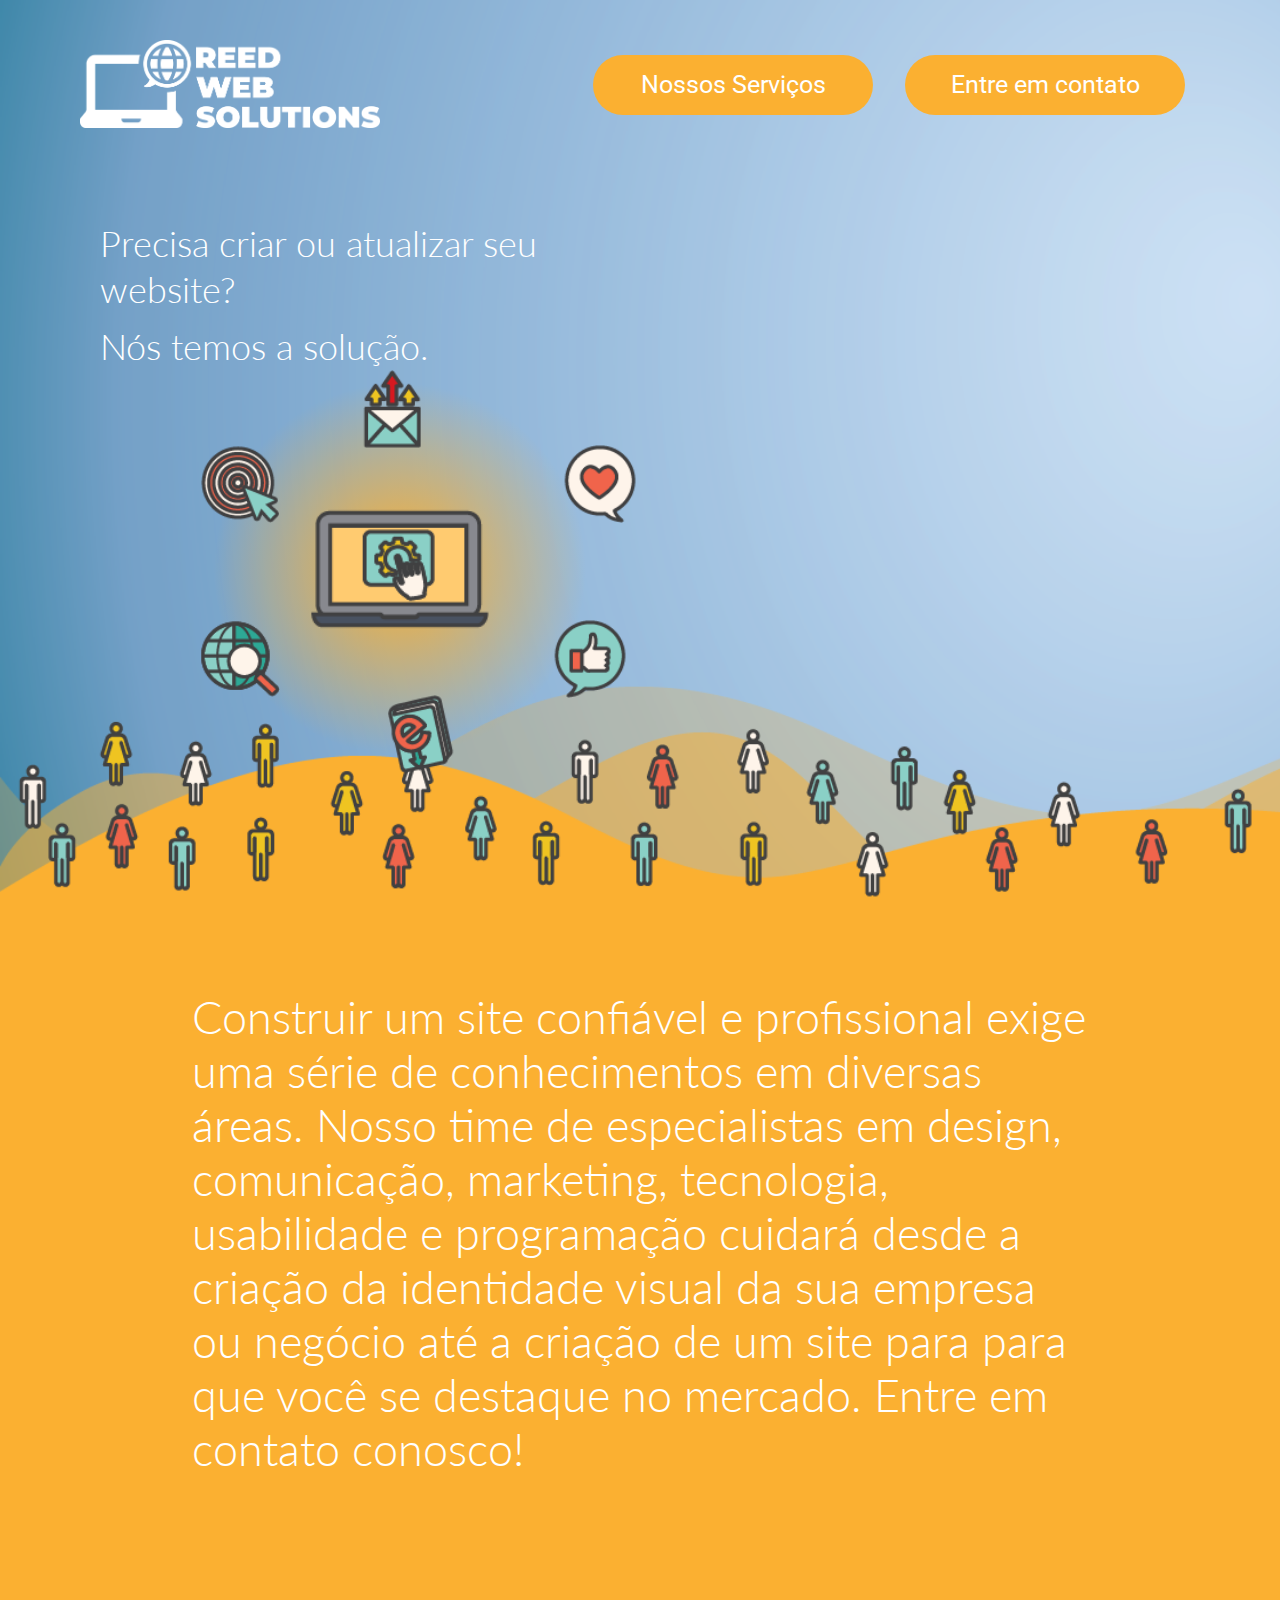
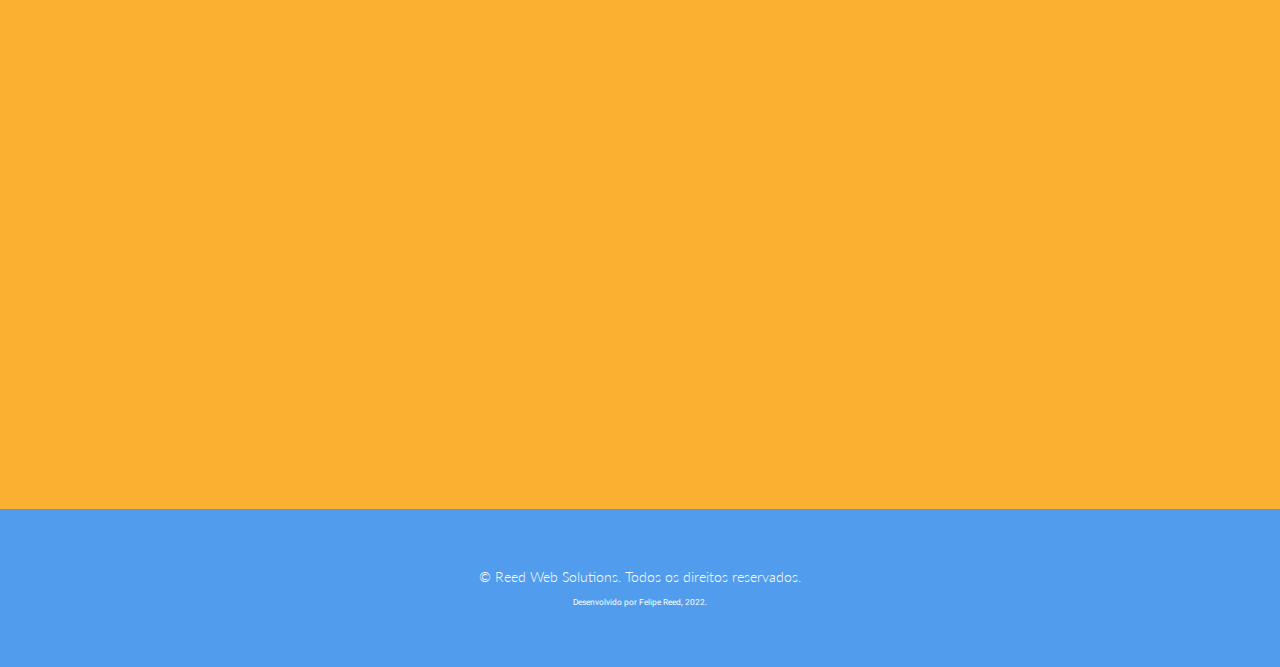
==== commit 49c88694: "more ajustments to landing page" ====
--- a/landing-page.html
+++ b/landing-page.html
@@ -19,8 +19,8 @@
           <img class="landing-page-logo" src="./Images/landing-page-images/reed-logo.png" alt="Reed Logo">
         </div>
         <nav>
-          <ul>
-            <li><a href="./index.html">Nossos Serviços</a></li>
+          <ul class="nav">
+            <li><a class="btn" href="./index.html">Nossos Serviços</a></li>
             <li><a class="btn" href="#form">Entre em contato</a></li>
           </ul>
         </nav>
@@ -46,7 +46,7 @@
     </div>
   </article>
   <div>
-<p class="landing-page-text">Construir um site confiável e profissional exige uma série de conhecimentos em diversas áreas. Nosso time de especialistas em design, comunicação, marketing, tecnologia, usabilidade e programação cuidará desde a criação da identidade visual da sua empresa ou negócio até a criação de um site para para que você se destaque no mercado. Entre em contato conosco!</p>
+    <p class="landing-page-text">Construir um site confiável e profissional exige uma série de conhecimentos em diversas áreas. Nosso time de especialistas em design, comunicação, marketing, tecnologia, usabilidade e programação cuidará desde a criação da identidade visual da sua empresa ou negócio até a criação de um site para para que você se destaque no mercado. Entre em contato conosco!</p>
   </div>
   <div class="article-container">
     <div id="form" class="form-container">
--- a/assets/base/style.css
+++ b/assets/base/style.css
@@ -37,7 +37,10 @@
   font-size: var(--tamanho-botao);
   border-radius: 50px;
   transition: all ease 0.5s;
-  box-shadow: ;
+}
+
+a.btn:hover{
+  background-color: #615c59;
 }
 
 .header-container {
@@ -51,7 +54,9 @@
   display: flex;
   flex-flow: column;
   flex-direction: column;
-  margin-bottom: 2rem;
+  justify-content: center;
+  flex-flow: wrap;
+  gap: 2rem;
 }
 
 .link-botao {
@@ -125,7 +130,14 @@
   text-align: center;
 }
 
-@media (min-width: 768px) {
+
+
+@media (max-width: 768px) {
+  header {
+    display: flex;
+    flex-direction: column;
+    gap: 6rem;
+  }
   .nav-container {
     display: flex;
     flex-flow: wrap;
@@ -137,6 +149,8 @@
   .article-container {
     margin: 1rem 1.5rem;
   }
+
+  
 
   .text-container {
     margin: 3rem 10%;
@@ -176,7 +190,7 @@
   }
 }
 
-@media (min-width: 769px) {
+@media (min-width: 1440px) {
   p {
     font-size: var(--tamanho-desktop);
   }
@@ -200,13 +214,13 @@
     flex-wrap: wrap;
     justify-content:space-evenly;
     max-width: 1200px;
-    margin: 0 auto;;
+    margin: 0 auto;
   }
 
   .form-container {
-    margin: 2rem 20%;
     max-width: 500px;
     margin: 0 auto;
+    border: 80px solid white;
   }
   .card {
     min-height: 800px;
--- a/assets/components/landing-page.css
+++ b/assets/components/landing-page.css
@@ -27,11 +27,12 @@
   background-repeat: no-repeat;
   background-size: cover;
   background-attachment:initial;
+  width: 100vw;
   
 
 }
 header{
-  padding: 50px 100px;
+  padding: 4rem 8rem;
   display: flex;
   align-items: center;
   justify-content: space-between;
@@ -40,20 +41,6 @@
   list-style: none;
   display: inline-block;
   margin: 0 15px;
-}
-header ul li a{
-  color: var(--cinza);
-  font-size: var(--tamanho-titulo);
-  text-decoration: none;
-  letter-spacing: 1px;
-  transition: all ease 0.5s;
-}
-header ul li a:hover{
-  color: #FBB031;
-}
-
-header ul li a.btn:hover{
-  background-color: #615c59;
 }
 
 .content{
@@ -64,7 +51,7 @@
 }
 .text{
   width: 50%;
-  padding-right: 150px;
+  
 }
 .text p{
   font-size: 36px;
@@ -104,7 +91,7 @@
 
 .img{
   position: relative;
-  width: 400px;
+  width: 600px;
   height: 500px;
   background: radial-gradient(620px, #FBB031, transparent 30%);
   margin-top: -50px;
@@ -156,4 +143,76 @@
 
 .landing-page-logo {
   max-width: 300px;
+}
+
+
+
+@media (max-width: 1024px) {
+  .nav {
+    display: flex;
+  }
+
+  .content {
+    justify-content: center;
+    gap: 8rem;
+  }
+
+  .text {
+    width: auto;
+    text-align: center;
+  }
+
+  .text p {
+    font-size: var(--tamanho-destaque);
+    line-height: 1.3;
+  } 
+}
+
+@media (max-width: 425px) {
+  .landing-page-text {
+    font-size: var(--tamanho-texto);
+  }
+
+  .text p {
+    font-size: var(--tamanho-texto);
+    line-height: 1.3;
+  } 
+
+  .email-icon {
+    max-width: 100px;
+  }
+
+  .content {
+    padding: 0 4rem;
+  }
+
+  .social-icons img{
+    position: absolute;
+    max-width: 50px;
+  }
+
+  .social-icons img:nth-child(1){
+    top: 25%;
+    left: 42%;
+  }
+  .social-icons img:nth-child(2){
+    top: 35%;
+    right: 0%;
+  }
+  .social-icons img:nth-child(3){
+    top: 60%;
+    left: 75%;
+  }
+  .social-icons img:nth-child(4){
+    top: 35%;
+    right: 80%;
+  }
+  .social-icons img:nth-child(5){
+    top: 65%;
+    right: 40%;
+  }
+  .social-icons img:nth-child(6) {
+    top: 60% ;
+    right: 75%;
+  }
 }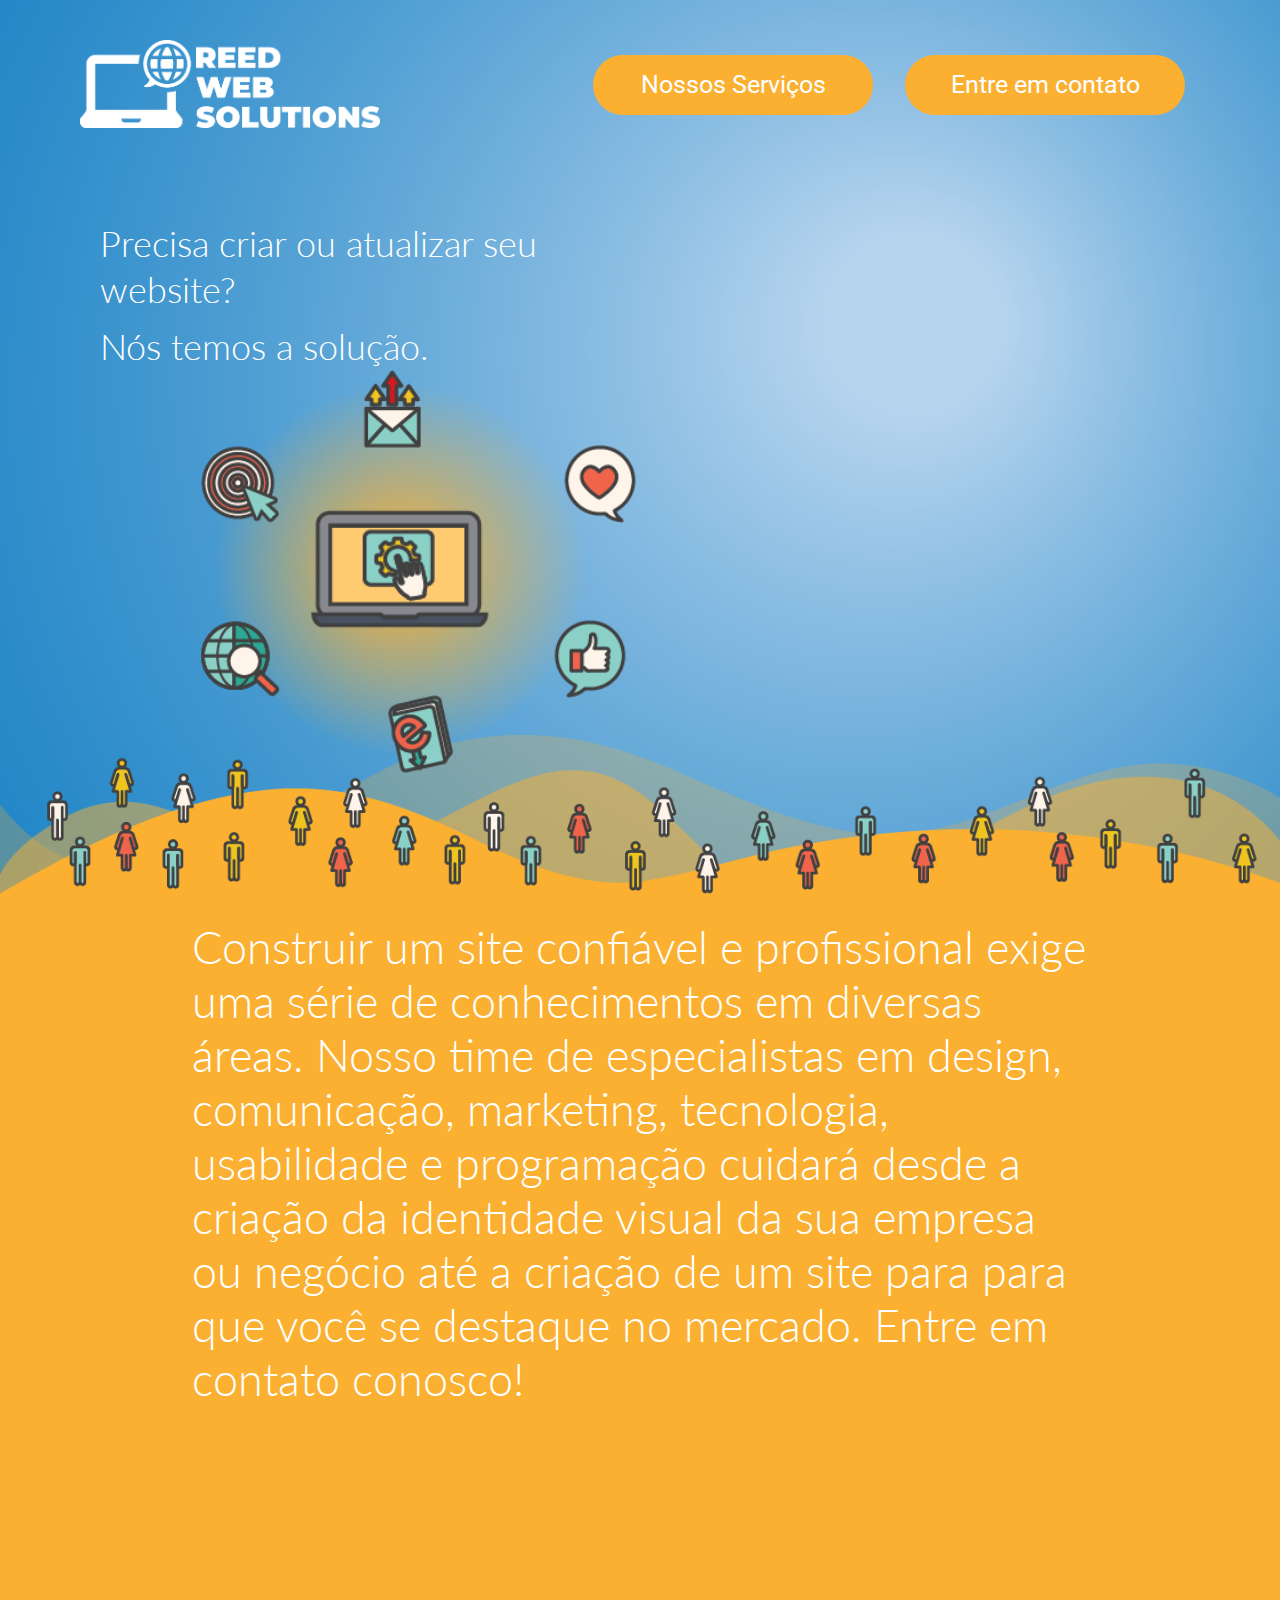
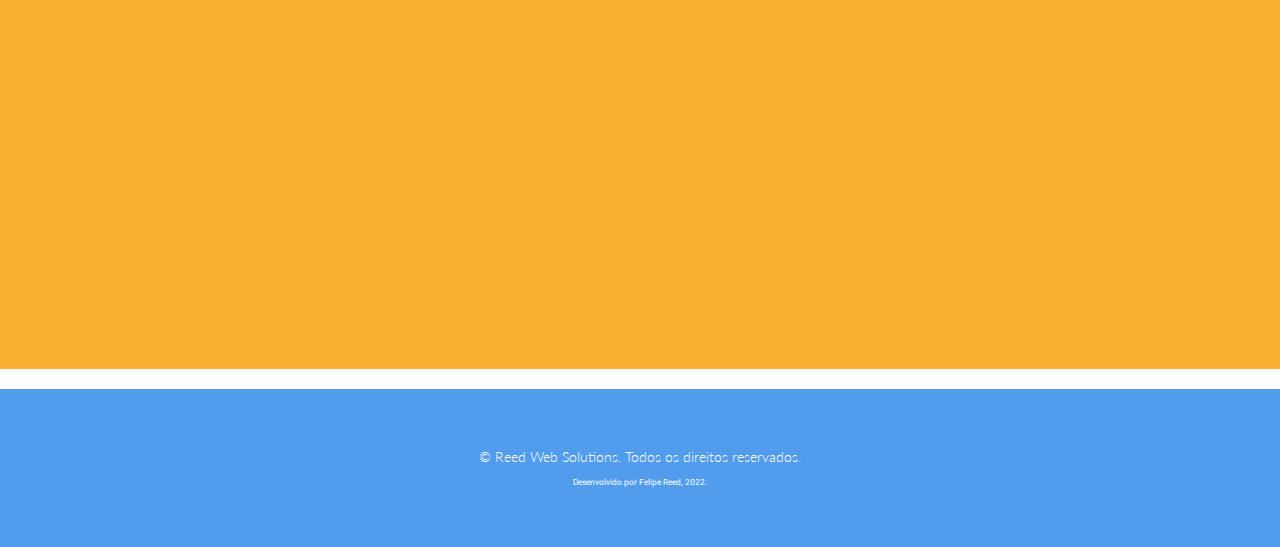
==== commit 9bd166fc: "added new backgrounds, still working on responsive design" ====
--- a/landing-page.html
+++ b/landing-page.html
@@ -44,17 +44,17 @@
         </div>
       </div>
     </div>
-  </article>
-  <div>
-    <p class="landing-page-text">Construir um site confiável e profissional exige uma série de conhecimentos em diversas áreas. Nosso time de especialistas em design, comunicação, marketing, tecnologia, usabilidade e programação cuidará desde a criação da identidade visual da sua empresa ou negócio até a criação de um site para para que você se destaque no mercado. Entre em contato conosco!</p>
-  </div>
-  <div class="article-container">
-    <div id="form" class="form-container">
-      <iframe src="https://www.cognitoforms.com/f/Z3QQxPUTc0atxtg_N-JPVg/1" style="border:0;width:100%;" height="521"></iframe>
-      <script src="https://www.cognitoforms.com/f/iframe.js"></script>
-    </div>
-  </div>
-  <article>
+    <section>
+      <div>
+        <p class="landing-page-text">Construir um site confiável e profissional exige uma série de conhecimentos em diversas áreas. Nosso time de especialistas em design, comunicação, marketing, tecnologia, usabilidade e programação cuidará desde a criação da identidade visual da sua empresa ou negócio até a criação de um site para para que você se destaque no mercado. Entre em contato conosco!</p>
+      </div>
+      <div class="article-container">
+        <div id="form" class="form-container">
+          <iframe src="https://www.cognitoforms.com/f/Z3QQxPUTc0atxtg_N-JPVg/1" style="border:0;width:100%;" height="521"></iframe>
+          <script src="https://www.cognitoforms.com/f/iframe.js"></script>
+        </div>
+      </div>
+    </section>
     <footer>
       <div class="footer-container">
         <p class="footer-text">&copy Reed Web Solutions. Todos os direitos reservados.</p>
--- a/assets/base/style.css
+++ b/assets/base/style.css
@@ -196,7 +196,7 @@
   }
   header, section {
     margin: 0 auto;
-    max-width: 1400px;
+    max-width: 1440px;
   }
 
   .nav-container {
--- a/assets/components/landing-page.css
+++ b/assets/components/landing-page.css
@@ -7,30 +7,36 @@
   font-family: 'Roboto', sans-serif;
 }
 
+section {
+  background-color: var(--amarelo);
+}
+
 .landing-page-body {
-  background-color: var(--amarelo);
+  margin: 0 auto;
+  max-width: 1440px;
 }
 
 .landing-page-text {
   color: var(--branco);
   font-size: var(--tamanho-destaque);
-  margin: 2em auto;
+  margin: 0 auto;
+  padding: 2rem 0;
   line-height: 1.2;
   width: 70%;
 }
+
+/* background Image */
 
 .wrapper{
   position: relative;
   height: 100vh;
   overflow: visible;
-  background-image: url(/Images/landing-page-images/background.png);
+  background-image: url(/Images/landing-page-images/desktop-background-1440px.png);
   background-repeat: no-repeat;
   background-size: cover;
   background-attachment:initial;
-  width: 100vw;
-  
-
-}
+}
+
 header{
   padding: 4rem 8rem;
   display: flex;
@@ -107,10 +113,12 @@
   height: 100%;
   animation: rotation 30s linear infinite;
 }
+
+/* Animation */
 @keyframes rotation {
-  100%{
+  /* 100%{
       transform: rotate(360deg);
-  }
+  } */
 }
 .social-icons img{
   position: absolute;
@@ -145,9 +153,18 @@
   max-width: 300px;
 }
 
-
-
+/* Desktop 1024px */
 @media (max-width: 1024px) {
+  .wrapper{
+    position: relative;
+    height: 110vh;
+    overflow: visible;
+    background-image: url(/Images/landing-page-images/desktop-background-1024px.png);
+    background-repeat: no-repeat;
+    background-size: cover;
+    background-attachment:initial;
+    width: 100vw;
+  }
   .nav {
     display: flex;
   }
@@ -168,6 +185,80 @@
   } 
 }
 
+/* tablet 768px */
+@media (max-width: 769px) {
+  .wrapper{
+    position: relative;
+    height: 110vh;
+    overflow: visible;
+    background-image: url(/Images/landing-page-images/tablet-background-768px.png);
+    background-repeat: no-repeat;
+    background-size: cover;
+    background-attachment:initial;
+    width: 100vw;
+  }
+
+  .img{
+    position: relative;
+    width: 352px;
+    height: 518px;
+    background: radial-gradient(620px, #FBB031, transparent 30%);
+    margin-top: -150px;
+  }
+
+  .text p{
+    font-size: 30px;
+    line-height: 36px;
+    color: #fff;
+  }
+  .content{
+    padding: 0;
+  }
+  .email-icon {
+    max-width: 100px;
+  }
+
+  .content {
+    padding: 0 4rem;
+  }
+
+  .social-icons img{
+    position: absolute;
+    max-width: 50px;
+  }
+
+  .social-icons img:nth-child(1){
+    top: 25%;
+    left: 42%;
+  }
+  .social-icons img:nth-child(2){
+    top: 35%;
+    right: 0%;
+  }
+  .social-icons img:nth-child(3){
+    top: 60%;
+    left: 75%;
+  }
+  .social-icons img:nth-child(4){
+    top: 35%;
+    right: 80%;
+  }
+  .social-icons img:nth-child(5){
+    top: 65%;
+    right: 40%;
+  }
+  .social-icons img:nth-child(6) {
+    top: 60% ;
+    right: 75%;
+  }
+  .landing-page-text {
+    color: var(--branco);
+    font-size: 30px;
+    line-height: 1.2;
+    width: 70%;
+  }
+}
+
 @media (max-width: 425px) {
   .landing-page-text {
     font-size: var(--tamanho-texto);
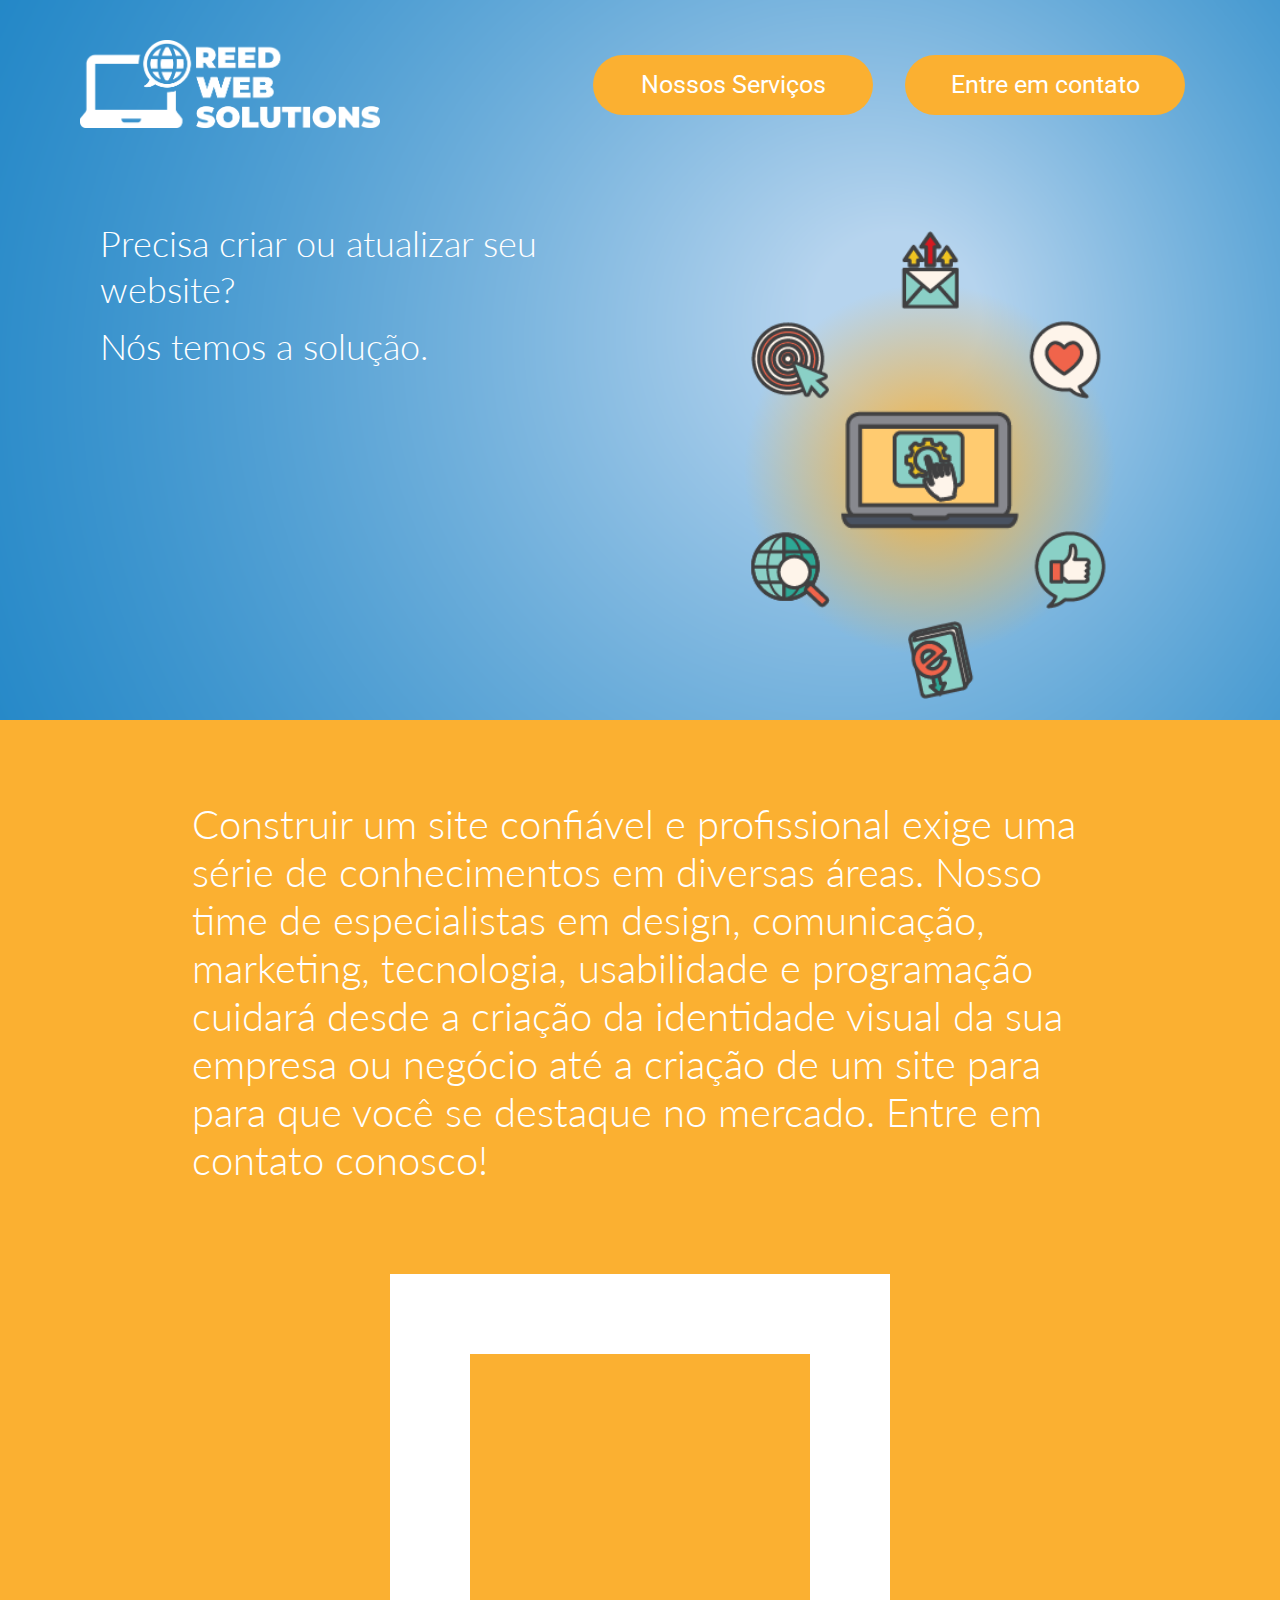
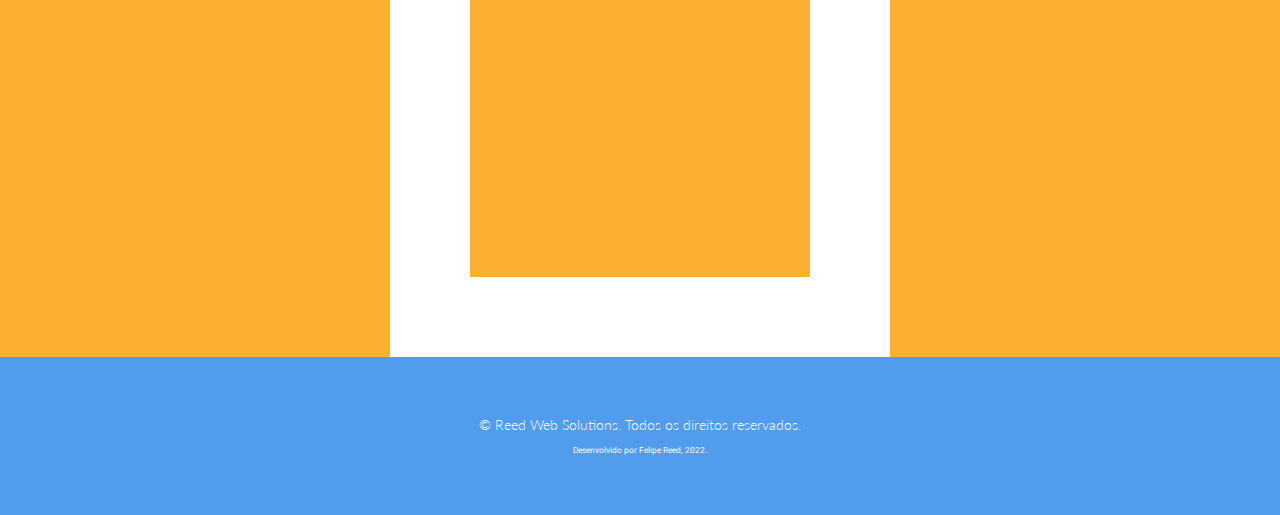
==== commit e55b7ace: "final design adjustments" ====
--- a/landing-page.html
+++ b/landing-page.html
@@ -33,14 +33,14 @@
         </div>
         <div class="img">
           <div class="social-icons">
-            <img src="./Images/landing-page-images/1.png" alt="">
-            <img src="./Images/landing-page-images/2.png" alt="">
-            <img src="./Images/landing-page-images/3.png" alt="">
-            <img src="./Images/landing-page-images/4.png" alt="">
-            <img src="./Images/landing-page-images/5.png" alt="">
-            <img src="./Images/landing-page-images/8.png" alt="">
+            <img src="./Images/landing-page-images/1.png" alt="ícone">
+            <img src="./Images/landing-page-images/2.png" alt="ícone">
+            <img src="./Images/landing-page-images/3.png" alt="ícone">
+            <img src="./Images/landing-page-images/4.png" alt="ícone">
+            <img src="./Images/landing-page-images/5.png" alt="ícone">
+            <img src="./Images/landing-page-images/8.png" alt="ícone">
           </div>
-          <img class="email-icon" src="./Images/landing-page-images/tela.png" alt="">
+          <img class="email-icon" src="./Images/landing-page-images/tela.png" alt="ícone">
         </div>
       </div>
     </div>
--- a/assets/base/style.css
+++ b/assets/base/style.css
@@ -3,28 +3,23 @@
 html {
   font-size: 62.5%;
 }
-
 * {
   box-sizing: border-box;
 }
-
 body {
   height: 100vh;
   font-family: var(--familia);
   color: var(--azul);
 }
-
 p {
   font-family: var(--familia-texto);
   font-size: var(--tamanho-corpo);
   line-height: 1.2;
   font-weight: 300;
 }
-
 img {
   width: 100%;
 }
-
 a.btn {
   display: inline-block;
   text-decoration: none;
@@ -38,18 +33,15 @@
   border-radius: 50px;
   transition: all ease 0.5s;
 }
-
 a.btn:hover{
   background-color: #615c59;
 }
-
 .header-container {
   display: flex;
   flex-direction: column;
   margin-bottom: 2rem;
   background-color: var(--amarelo);
 }
-
 .nav-container {
   display: flex;
   flex-flow: column;
@@ -58,7 +50,6 @@
   flex-flow: wrap;
   gap: 2rem;
 }
-
 .link-botao {
   text-decoration: none;
   font-size: var(--tamanho-botao);
@@ -69,56 +60,46 @@
   min-width: 200px;
   text-align: center;
 }
-
 .article-container {
   margin: 1rem 10%;
+  margin-bottom: 0;
 }
-
 .title-container {
   margin: 3rem 0;
 }
-
 .title {
   color: var(--amarelo);
   font-size: var(--tamanho-titulo);
   text-align: center;
   margin: 3rem 0;
 }
-
 .subtitle {
   font-size: var(--tamanho-subtitulo);
   margin-bottom: 1.5rem;
 }
-
 .text-container {
   margin-bottom: 3rem;
 }
-
 .card {
   border: 15px solid var(--amarelo-claro);
   margin: 2rem 0;
+  max-width: 300px;
+  display: flex;
+  flex-wrap: wrap;
 }
-
 .card-content {
   display: flex;
   flex-direction: column;
   align-items: center;
   padding: 1rem 3rem 3rem 3rem;
 }
-
 .logo {
   max-width: 77px;
   max-height: 77px;
 }
-
-.form-container {
-  margin: 2rem 20%;
-}
-
 .footer-text {
   font-size: var(--tamanho-footer);
 }
-
 .footer-container {
   display: flex;
   flex-direction: column;
@@ -128,11 +109,9 @@
   background-color: var(--azul);
   padding: 6rem 0;
   text-align: center;
+  margin-top: 0;
 }
-
-
-
-@media (max-width: 768px) {
+@media (max-width: 769px) {
   header {
     display: flex;
     flex-direction: column;
@@ -145,21 +124,16 @@
     justify-content: space-around;
     margin-bottom: 2rem;
   }
-
-  .article-container {
-    margin: 1rem 1.5rem;
-  }
-
-  
-
   .text-container {
     margin: 3rem 10%;
   }
   .card {
     border: 15px solid var(--amarelo-claro);
     margin: 1rem 0;
-    min-height: 650px;
-    max-width: 360px;
+    min-height: 700px;
+    max-width: 300px;
+    display: flex;
+    flex-wrap: wrap;
   }
   .cards-container {
     display: flex;
@@ -175,22 +149,19 @@
     margin: 0 auto;
     max-width: 700px;
   }
-
   .text-container {
     margin: 0 auto;
     max-width: 700px;
   }
-
   .cards-container {
     display: flex;
     flex-wrap: wrap;
     justify-content:space-evenly;
     max-width: 1200px;
-    margin: 0 auto;;
+    margin: 0 auto;
   }
 }
-
-@media (min-width: 1440px) {
+@media (max-width: 1440px) {
   p {
     font-size: var(--tamanho-desktop);
   }
@@ -198,17 +169,14 @@
     margin: 0 auto;
     max-width: 1440px;
   }
-
   .nav-container {
     margin: 0 auto;
     max-width: 1000px;
   }
-
   .text-container {
     margin: 4rem auto;
     max-width: 800px;
   }
-
   .cards-container {
     display: flex;
     flex-wrap: wrap;
@@ -216,7 +184,6 @@
     max-width: 1200px;
     margin: 0 auto;
   }
-
   .form-container {
     max-width: 500px;
     margin: 0 auto;
@@ -224,5 +191,8 @@
   }
   .card {
     min-height: 800px;
+    max-width: 350px;
+    display: flex;
+    flex-wrap: wrap;
   }
 }--- a/assets/components/landing-page.css
+++ b/assets/components/landing-page.css
@@ -6,37 +6,32 @@
 body{
   font-family: 'Roboto', sans-serif;
 }
-
 section {
   background-color: var(--amarelo);
 }
-
 .landing-page-body {
   margin: 0 auto;
   max-width: 1440px;
 }
-
 .landing-page-text {
   color: var(--branco);
   font-size: var(--tamanho-destaque);
   margin: 0 auto;
-  padding: 2rem 0;
+  padding: 2em 0;
   line-height: 1.2;
   width: 70%;
 }
-
-/* background Image */
-
+/* background Image Desktop 1440 px*/
 .wrapper{
   position: relative;
-  height: 100vh;
+  height: 80vh;
   overflow: visible;
   background-image: url(/Images/landing-page-images/desktop-background-1440px.png);
   background-repeat: no-repeat;
   background-size: cover;
   background-attachment:initial;
-}
-
+  margin-bottom: 0;
+}
 header{
   padding: 4rem 8rem;
   display: flex;
@@ -48,7 +43,6 @@
   display: inline-block;
   margin: 0 15px;
 }
-
 .content{
   display: flex;
   flex-wrap: wrap;
@@ -94,11 +88,10 @@
 .text a:hover:before{
   width: 100%;
 }
-
 .img{
   position: relative;
-  width: 600px;
-  height: 500px;
+  width: 500px;
+  height: 600px;
   background: radial-gradient(620px, #FBB031, transparent 30%);
   margin-top: -50px;
 }
@@ -113,12 +106,11 @@
   height: 100%;
   animation: rotation 30s linear infinite;
 }
-
 /* Animation */
 @keyframes rotation {
-  /* 100%{
+  100%{
       transform: rotate(360deg);
-  } */
+  }
 }
 .social-icons img{
   position: absolute;
@@ -130,11 +122,11 @@
 }
 .social-icons img:nth-child(2){
   top: 25%;
-  right: 10%;
+  right: 15%;
 }
 .social-icons img:nth-child(3){
   top: 60%;
-  left: 75%;
+  left: 70%;
 }
 .social-icons img:nth-child(4){
   top: 25%;
@@ -148,16 +140,14 @@
   top: 60% ;
   right: 70%;
 }
-
 .landing-page-logo {
   max-width: 300px;
 }
-
 /* Desktop 1024px */
 @media (max-width: 1024px) {
   .wrapper{
     position: relative;
-    height: 110vh;
+    height: 100vh;
     overflow: visible;
     background-image: url(/Images/landing-page-images/desktop-background-1024px.png);
     background-repeat: no-repeat;
@@ -168,28 +158,32 @@
   .nav {
     display: flex;
   }
-
+  .landing-page-text {
+    color: var(--branco);
+    font-size: var(--tamanho-titulo);
+    margin: 0 auto;
+    padding: 2em 0;
+    line-height: 1.2;
+    width: 70%;
+  }
   .content {
     justify-content: center;
     gap: 8rem;
   }
-
   .text {
     width: auto;
     text-align: center;
   }
-
   .text p {
-    font-size: var(--tamanho-destaque);
+    font-size: var(--tamanho-titulo);
     line-height: 1.3;
   } 
 }
-
 /* tablet 768px */
 @media (max-width: 769px) {
   .wrapper{
     position: relative;
-    height: 110vh;
+    height: 100vh;
     overflow: visible;
     background-image: url(/Images/landing-page-images/tablet-background-768px.png);
     background-repeat: no-repeat;
@@ -197,15 +191,13 @@
     background-attachment:initial;
     width: 100vw;
   }
-
   .img{
     position: relative;
     width: 352px;
-    height: 518px;
+    height: 640px;
     background: radial-gradient(620px, #FBB031, transparent 30%);
     margin-top: -150px;
   }
-
   .text p{
     font-size: 30px;
     line-height: 36px;
@@ -217,23 +209,20 @@
   .email-icon {
     max-width: 100px;
   }
-
   .content {
     padding: 0 4rem;
   }
-
   .social-icons img{
     position: absolute;
     max-width: 50px;
   }
-
   .social-icons img:nth-child(1){
     top: 25%;
     left: 42%;
   }
   .social-icons img:nth-child(2){
     top: 35%;
-    right: 0%;
+    right: 10%;
   }
   .social-icons img:nth-child(3){
     top: 60%;
@@ -258,37 +247,47 @@
     width: 70%;
   }
 }
-
-@media (max-width: 425px) {
+/* Mobile 425px */
+@media (max-width: 426px) {
+  .nav {
+    display: flex;
+    flex-wrap: wrap;
+    gap: 2rem;
+  }
+  .wrapper{
+    position: relative;
+    height: 100vh;
+    overflow: visible;
+    background-image: url(/Images/landing-page-images/mobile-background-425px.png);
+    background-repeat: no-repeat;
+    background-size: cover;
+    background-attachment:initial;
+    width: 100vw;
+  }
   .landing-page-text {
     font-size: var(--tamanho-texto);
   }
-
   .text p {
     font-size: var(--tamanho-texto);
     line-height: 1.3;
   } 
-
   .email-icon {
     max-width: 100px;
   }
-
   .content {
     padding: 0 4rem;
   }
-
   .social-icons img{
     position: absolute;
     max-width: 50px;
   }
-
   .social-icons img:nth-child(1){
     top: 25%;
     left: 42%;
   }
   .social-icons img:nth-child(2){
     top: 35%;
-    right: 0%;
+    right: 10%;
   }
   .social-icons img:nth-child(3){
     top: 60%;
